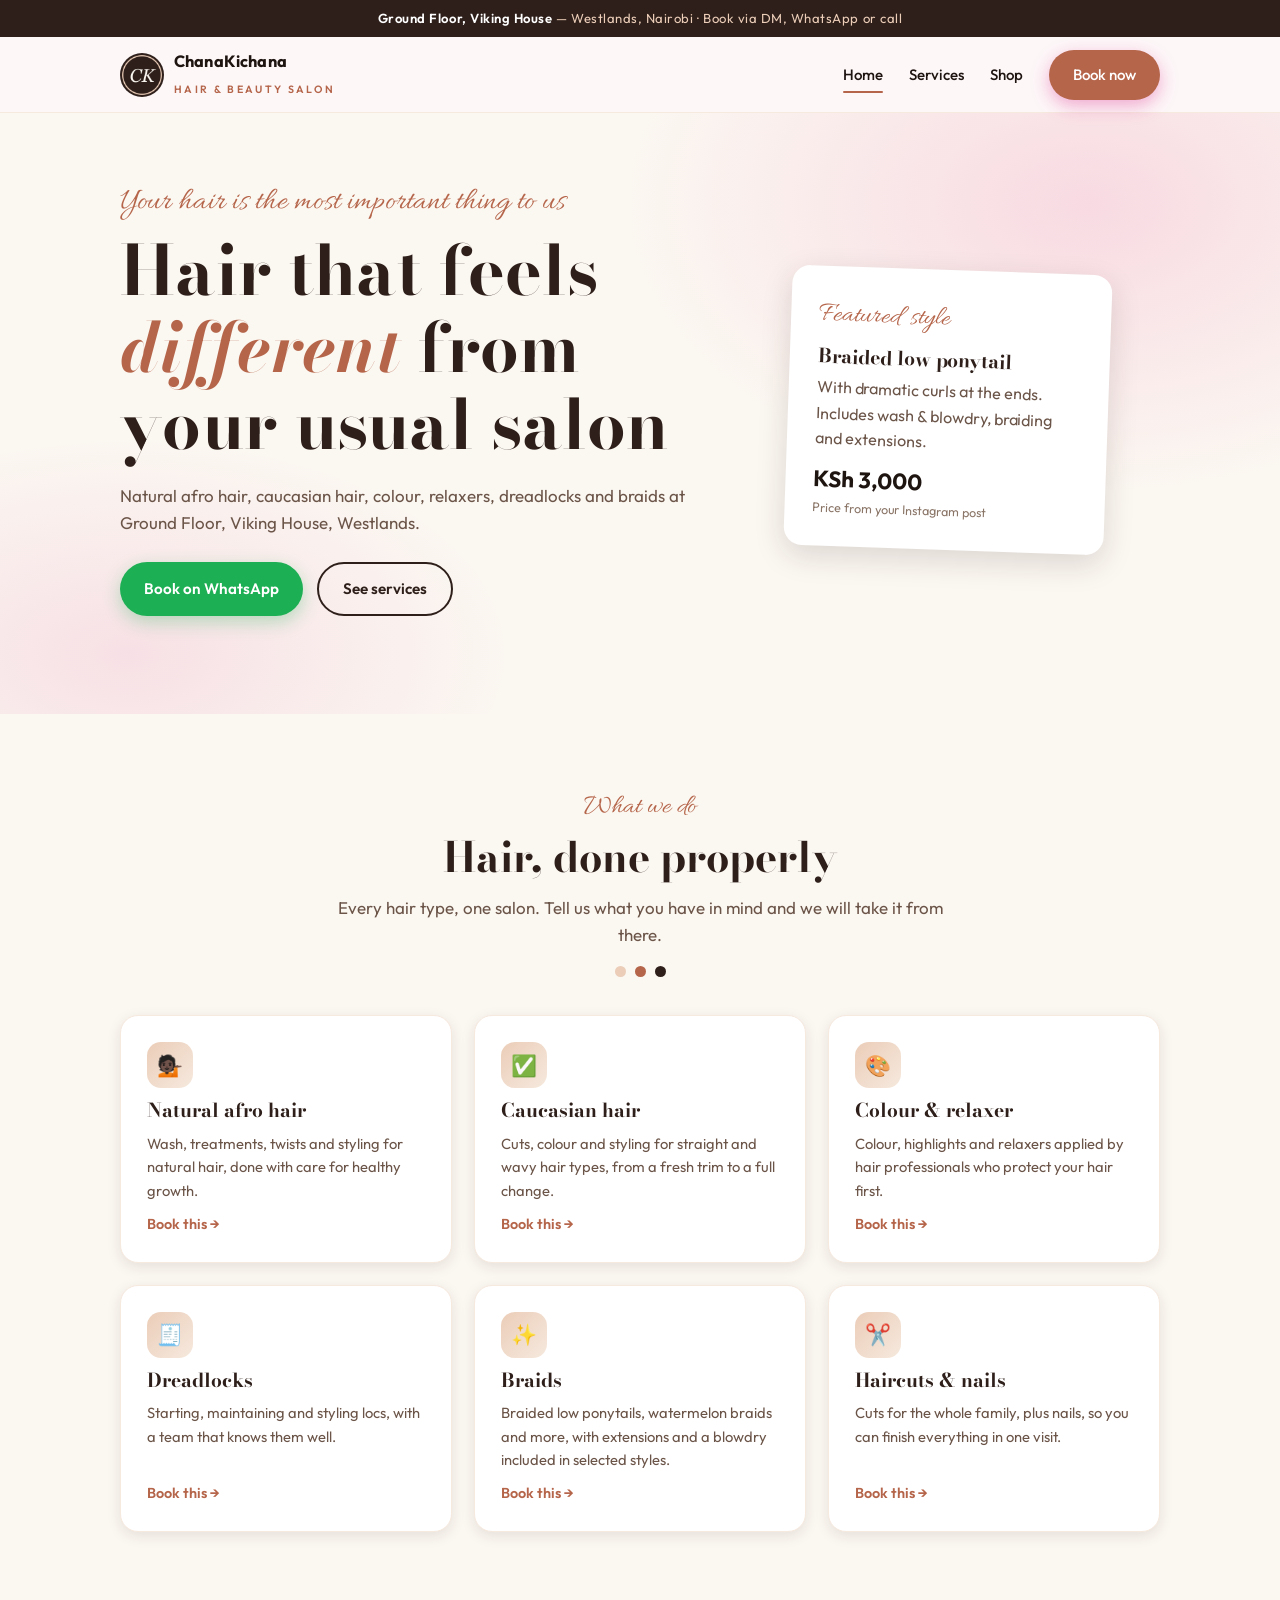
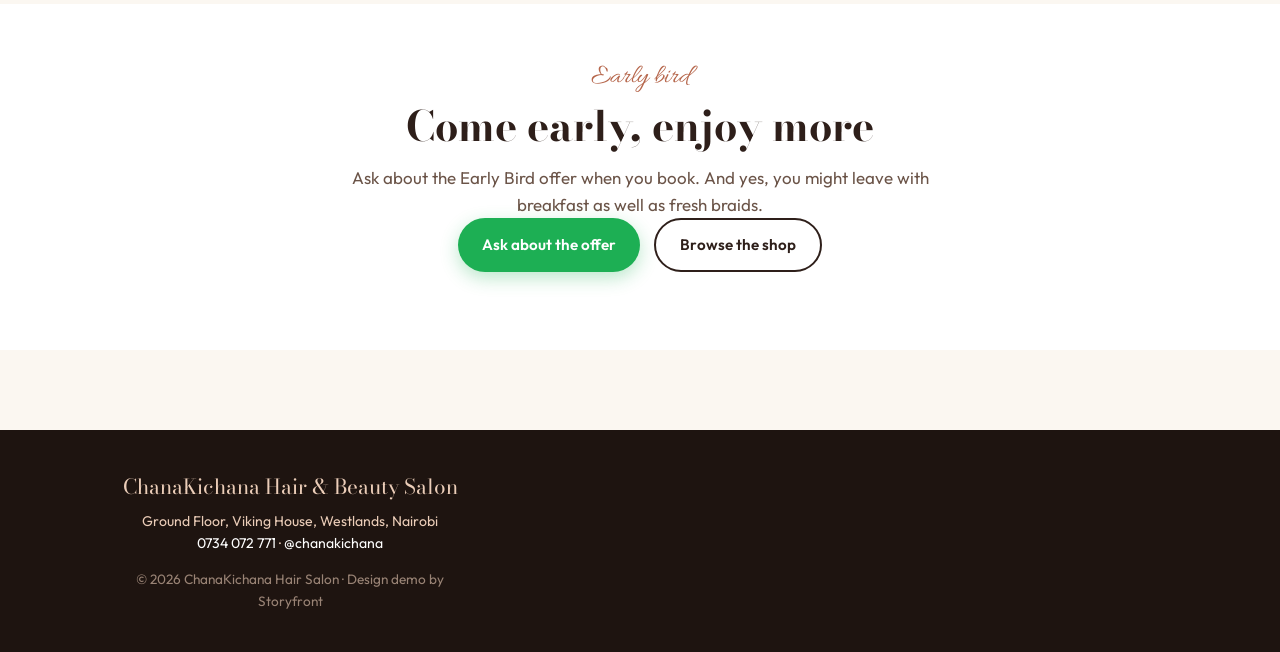
==== index.html @ 7741334e "ChanaKichana Hair Salon: free preview build (Urban Glam House base) Co-Authored-By: Claude Sonnet 5." ====
<!DOCTYPE html>
<html lang="en">
<head>
<meta charset="UTF-8">
<meta name="viewport" content="width=device-width, initial-scale=1.0">
<title>ChanaKichana Hair &amp; Beauty Salon | Westlands, Nairobi</title>
<meta name="description" content="Natural afro and caucasian hair, colour, relaxers, dreadlocks, braids and haircuts at Viking House, Westlands. Book via DM, WhatsApp or call.">
<link rel="icon" type="image/png" sizes="32x32" href="assets/img/favicon-32.png">
<link rel="icon" type="image/png" sizes="64x64" href="assets/img/favicon-64.png">
<link rel="apple-touch-icon" href="assets/img/favicon-180.png">
<link rel="preconnect" href="https://fonts.googleapis.com">
<link rel="preconnect" href="https://fonts.gstatic.com" crossorigin>
<link href="https://fonts.googleapis.com/css2?family=Bodoni+Moda:ital,wght@0,600;0,700;1,600&family=Outfit:wght@400;500;600;700&family=Allura&display=swap" rel="stylesheet">
<link rel="stylesheet" href="assets/css/style.css">
</head>
<body>
<div class="announce"><strong>Ground Floor, Viking House</strong> &mdash; Westlands, Nairobi &middot; Book via DM, WhatsApp or call</div>
<header class="site-header">
  <div class="header-in">
    <a class="brand" href="index.html">
      <img src="assets/img/logo-mark.png" alt="ChanaKichana logo">
      <span>
        <span class="brand-name">ChanaKichana</span><br>
        <span class="brand-sub">Hair &amp; Beauty Salon</span>
      </span>
    </a>
    <nav class="nav" id="nav">
      <button class="nav-close" aria-label="Close menu">&times;</button>
      <a href="index.html" class="active">Home</a>
      <a href="services.html">Services</a>
      <a href="shop.html">Shop</a>
      <a href="book.html" class="btn btn-magenta">Book now</a>
    </nav>
    <button class="nav-toggle" aria-label="Open menu"><span></span><span></span><span></span></button>
  </div>
</header>
<section class="hero">
  <div class="hero-in">
    <div class="hero-copy">
      <span class="eyebrow">Your hair is the most important thing to us</span>
      <h1>Hair that feels <em>different</em> from your usual salon</h1>
      <p class="lead">Natural afro hair, caucasian hair, colour, relaxers, dreadlocks and braids at Ground Floor, Viking House, Westlands.</p>
      <div class="hero-ctas">
        <a class="btn btn-wa" href="https://wa.me/254734072771?text=Hello%20ChanaKichana%20Hair%20Salon!%20I%27d%20like%20to%20book%20an%20appointment." target="_blank" rel="noopener">Book on WhatsApp</a>
        <a class="btn btn-ghost" href="services.html">See services</a>
      </div>
    </div>
    <div class="polaroids" aria-hidden="false" style="display:grid;place-items:center">
      <div style="background:#fff;border-radius:18px;padding:28px;max-width:320px;box-shadow:0 10px 30px rgba(46,31,26,.15);transform:rotate(2deg)">
        <span class="eyebrow">Featured style</span>
        <h3 style="font-family:var(--font-display);margin:8px 0">Braided low ponytail</h3>
        <p style="color:#6B5448">With dramatic curls at the ends. Includes wash &amp; blowdry, braiding and extensions.</p>
        <p style="font-size:1.4rem;font-weight:700;margin-top:10px">KSh 3,000</p>
        <p style="font-size:.78rem;color:#8a7567">Price from your Instagram post</p>
      </div>
    </div>
  </div>
</section>

<section class="section">
  <div class="wrap center reveal">
    <span class="eyebrow">What we do</span>
    <h2>Hair, done properly</h2>
    <p class="lead">Every hair type, one salon. Tell us what you have in mind and we will take it from there.</p>
    <div class="dots"><i></i><i></i><i></i></div>
  </div>
  <div class="wrap"><div class="cards"><div class="card reveal"><div class="ic">&#128129;&#127999;</div><h3>Natural afro hair</h3><p>Wash, treatments, twists and styling for natural hair, done with care for healthy growth.</p><a class="more" href="book.html">Book this &rarr;</a></div><div class="card reveal"><div class="ic">&#9989;</div><h3>Caucasian hair</h3><p>Cuts, colour and styling for straight and wavy hair types, from a fresh trim to a full change.</p><a class="more" href="book.html">Book this &rarr;</a></div><div class="card reveal"><div class="ic">&#127912;</div><h3>Colour &amp; relaxer</h3><p>Colour, highlights and relaxers applied by hair professionals who protect your hair first.</p><a class="more" href="book.html">Book this &rarr;</a></div><div class="card reveal"><div class="ic">&#129534;</div><h3>Dreadlocks</h3><p>Starting, maintaining and styling locs, with a team that knows them well.</p><a class="more" href="book.html">Book this &rarr;</a></div><div class="card reveal"><div class="ic">&#10024;</div><h3>Braids</h3><p>Braided low ponytails, watermelon braids and more, with extensions and a blowdry included in selected styles.</p><a class="more" href="book.html">Book this &rarr;</a></div><div class="card reveal"><div class="ic">&#9986;&#65039;</div><h3>Haircuts &amp; nails</h3><p>Cuts for the whole family, plus nails, so you can finish everything in one visit.</p><a class="more" href="book.html">Book this &rarr;</a></div></div></div>
</section>

<section class="section-tight" style="background:#fff">
  <div class="wrap center reveal">
    <span class="eyebrow">Early bird</span>
    <h2>Come early, enjoy more</h2>
    <p class="lead">Ask about the Early Bird offer when you book. And yes, you might leave with breakfast as well as fresh braids.</p>
    <div class="hero-ctas" style="justify-content:center"><a class="btn btn-wa" href="https://wa.me/254734072771?text=Hello%20ChanaKichana%20Hair%20Salon!%20I%27d%20like%20to%20book%20an%20appointment." target="_blank" rel="noopener">Ask about the offer</a><a class="btn btn-ghost" href="shop.html">Browse the shop</a></div>
  </div>
</section>
<footer class="site-footer" style="background:#1E1410;color:#EBCDB8;padding:40px 20px;text-align:center">
  <div class="wrap">
    <p style="font-family:var(--font-display);font-size:1.3rem;margin-bottom:6px">ChanaKichana Hair &amp; Beauty Salon</p>
    <p>Ground Floor, Viking House, Westlands, Nairobi</p>
    <p><a href="tel:+254734072771" style="color:#fff">0734 072 771</a> &middot; <a href="https://www.instagram.com/chanakichana/" target="_blank" rel="noopener" style="color:#fff">@chanakichana</a></p>
    <p style="opacity:.6;font-size:.85rem;margin-top:14px">&copy; <span id="yr">2026</span> ChanaKichana Hair Salon &middot; Design demo by Storyfront</p>
  </div>
</footer>
<script src="assets/js/main.js"></script>
</body>
</html>
---- assets/css/style.css ----
/* ============================================================
   URBAN GLAM HOUSE — demo site
   Brand tokens sampled from their own logo:
   Plum #2E1F1A · Magenta #E61B98 · Blush #EBCDB8
   Type: Bodoni Moda (display) · Outfit (body) · Allura (script accent)
   ============================================================ */

:root{
  --plum:#2E1F1A;
  --plum-ink:#1E1410;
  --magenta:#B5654A;
  --magenta-deep:#8F4A33;
  --blush:#EBCDB8;
  --blush-soft:#F6E9DE;
  --porcelain:#FBF7F1;
  --white:#FFFFFF;
  --wa:#1DAF54;
  --wa-deep:#168A42;
  --shadow:0 10px 30px rgba(46,31,26,.12);
  --shadow-sm:0 4px 14px rgba(46,31,26,.10);
  --radius:18px;
  --font-display:"Bodoni Moda", Georgia, serif;
  --font-body:"Outfit", -apple-system, "Segoe UI", sans-serif;
  --font-script:"Allura", cursive;
}

*{margin:0;padding:0;box-sizing:border-box}
html{scroll-behavior:smooth}
@media (prefers-reduced-motion: reduce){
  html{scroll-behavior:auto}
  *,*::before,*::after{animation:none!important;transition:none!important}
}

body{
  font-family:var(--font-body);
  background:var(--porcelain);
  color:var(--plum-ink);
  line-height:1.6;
  font-size:16px;
  -webkit-font-smoothing:antialiased;
}

img{max-width:100%;display:block}
a{color:var(--magenta);text-decoration:none}
a:focus-visible,button:focus-visible{outline:3px solid var(--magenta);outline-offset:2px;border-radius:6px}

.wrap{max-width:1080px;margin:0 auto;padding:0 20px}

/* ---------- announcement bar ---------- */
.announce{
  background:var(--plum);
  color:var(--blush);
  text-align:center;
  font-size:.82rem;
  letter-spacing:.04em;
  padding:8px 16px;
}
.announce strong{color:#fff;font-weight:600}

/* ---------- header ---------- */
.site-header{
  position:sticky;top:0;z-index:50;
  background:rgba(253,247,249,.92);
  backdrop-filter:blur(10px);
  border-bottom:1px solid var(--blush-soft);
}
.header-in{
  display:flex;align-items:center;justify-content:space-between;
  padding:12px 20px;max-width:1080px;margin:0 auto;gap:12px;
}
.brand{display:flex;align-items:center;gap:10px;color:var(--plum-ink)}
.brand img{width:44px;height:44px;border-radius:50%}
.brand-name{font-weight:700;font-size:1.02rem;letter-spacing:.01em;line-height:1.1}
.brand-sub{font-size:.66rem;letter-spacing:.22em;color:var(--magenta);font-weight:600;text-transform:uppercase}

.nav{display:flex;align-items:center;gap:26px}
.nav a{color:var(--plum-ink);font-weight:500;font-size:.94rem;position:relative}
.nav a.active::after,.nav a:hover::after{
  content:"";position:absolute;left:0;right:0;bottom:-6px;height:2px;
  background:var(--magenta);border-radius:2px;
}
.nav .btn{color:#fff}
.nav .btn::after{display:none}

.nav-toggle{
  display:none;background:none;border:0;cursor:pointer;padding:8px;
}
.nav-toggle span{display:block;width:24px;height:2.5px;background:var(--plum);margin:5px 0;border-radius:2px;transition:.25s}

@media (max-width:840px){
  .nav-toggle{display:block}
  .nav{
    position:fixed;inset:0;top:0;background:var(--porcelain);
    flex-direction:column;justify-content:center;gap:30px;
    transform:translateX(100%);transition:transform .28s ease;z-index:60;
  }
  .nav.open{transform:translateX(0)}
  .nav a{font-size:1.3rem}
  .nav-close{position:absolute;top:20px;right:20px;background:none;border:0;font-size:2rem;color:var(--plum);cursor:pointer}
}
@media (min-width:841px){.nav-close{display:none}}

/* ---------- buttons ---------- */
.btn{
  display:inline-flex;align-items:center;gap:9px;
  padding:13px 24px;border-radius:999px;
  font-weight:600;font-size:.95rem;font-family:var(--font-body);
  border:0;cursor:pointer;transition:transform .15s ease, box-shadow .15s ease, background .15s;
}
.btn:hover{transform:translateY(-2px)}
.btn-magenta{background:var(--magenta);color:#fff;box-shadow:0 6px 18px rgba(214,24,127,.35)}
.btn-magenta:hover{background:var(--magenta-deep)}
.btn-wa{background:var(--wa);color:#fff;box-shadow:0 6px 18px rgba(29,175,84,.3)}
.btn-wa:hover{background:var(--wa-deep)}
.btn-ghost{background:transparent;color:var(--plum);border:2px solid var(--plum)}
.btn-ghost:hover{background:var(--plum);color:#fff}
.btn-light{background:#fff;color:var(--plum);box-shadow:var(--shadow-sm)}
.btn svg{flex-shrink:0}

/* ---------- section scaffolding ---------- */
.section{padding:72px 0}
.section-tight{padding:52px 0}
.eyebrow{
  font-family:var(--font-script);
  color:var(--magenta);
  font-size:1.7rem;
  display:block;margin-bottom:4px;
}
h1,h2,h3{font-family:var(--font-display);color:var(--plum);font-weight:700;line-height:1.12}
h2{font-size:clamp(1.8rem,4vw,2.6rem);margin-bottom:14px}
h3{font-size:1.2rem}
.lead{font-size:1.06rem;color:#6B5448;max-width:640px}
.center{text-align:center}
.center .lead{margin:0 auto}

/* polish-dot divider — the recurring brand motif */
.dots{display:flex;gap:9px;justify-content:center;margin:18px auto}
.dots i{width:11px;height:11px;border-radius:50%;display:block}
.dots i:nth-child(1){background:var(--blush)}
.dots i:nth-child(2){background:var(--magenta)}
.dots i:nth-child(3){background:var(--plum)}

/* ---------- hero (magazine cover) ---------- */
.hero{
  background:
    radial-gradient(60% 80% at 85% 15%, rgba(246,195,214,.55), transparent 60%),
    radial-gradient(50% 60% at 10% 90%, rgba(214,24,127,.10), transparent 60%),
    var(--porcelain);
  overflow:hidden;
}
.hero-in{
  display:grid;grid-template-columns:1.15fr .85fr;gap:40px;align-items:center;
  padding:64px 20px 72px;max-width:1080px;margin:0 auto;
}
.hero-copy .eyebrow{font-size:2rem}
.hero h1{
  font-size:clamp(2.6rem,6.2vw,4.3rem);
  letter-spacing:.005em;
  margin-bottom:18px;
}
.hero h1 em{font-style:italic;color:var(--magenta)}
.hero .lead{margin-bottom:26px}
.hero-ctas{display:flex;gap:14px;flex-wrap:wrap;margin-bottom:26px}
.cover-lines{display:flex;gap:22px;flex-wrap:wrap}
.cover-line{font-size:.85rem;color:#6B5448}
.cover-line b{display:block;font-family:var(--font-display);font-size:1.35rem;color:var(--plum)}
.cover-line .stars{color:var(--magenta);letter-spacing:2px}

/* polaroid fan */
.polaroids{position:relative;height:380px}
.polaroid{
  position:absolute;background:#fff;padding:10px 10px 30px;
  box-shadow:var(--shadow);border-radius:8px;width:160px;
}
.polaroid img{width:140px;height:150px;object-fit:cover;border-radius:4px}
.polaroid figcaption{font-size:.72rem;text-align:center;color:#8a6b90;margin-top:8px;font-weight:500}
.polaroid.p1{top:14px;left:6%;transform:rotate(-7deg)}
.polaroid.p2{top:64px;left:36%;transform:rotate(3deg);z-index:2}
.polaroid.p3{top:140px;left:62%;transform:rotate(9deg)}
@media (max-width:840px){
  .hero-in{grid-template-columns:1fr;padding:44px 20px 56px}
  .polaroids{height:300px;max-width:420px;margin:0 auto;width:100%}
  .polaroid{width:132px}
  .polaroid img{width:112px;height:122px}
  .polaroid.p3{left:56%}
}

/* ---------- trust strip ---------- */
.trust{background:var(--plum);color:var(--blush-soft)}
.trust-in{
  display:grid;grid-template-columns:repeat(4,1fr);gap:18px;
  padding:30px 20px;max-width:1080px;margin:0 auto;text-align:center;
}
.trust b{display:block;font-family:var(--font-display);font-size:1.6rem;color:#fff}
.trust span{font-size:.82rem;letter-spacing:.05em}
@media (max-width:700px){.trust-in{grid-template-columns:repeat(2,1fr)}}

/* ---------- service cards ---------- */
.cards{display:grid;grid-template-columns:repeat(3,1fr);gap:22px;margin-top:38px}
@media (max-width:900px){.cards{grid-template-columns:repeat(2,1fr)}}
@media (max-width:560px){.cards{grid-template-columns:1fr}}
.card{
  background:#fff;border-radius:var(--radius);padding:26px;
  box-shadow:var(--shadow-sm);border:1px solid var(--blush-soft);
  display:flex;flex-direction:column;gap:10px;
  transition:transform .18s ease, box-shadow .18s ease;
}
.card:hover{transform:translateY(-4px);box-shadow:var(--shadow)}
.card .ic{
  width:46px;height:46px;border-radius:14px;display:grid;place-items:center;
  background:linear-gradient(135deg,var(--blush),var(--blush-soft));
  font-size:1.3rem;
}
.card h3{margin-top:2px}
.card p{font-size:.92rem;color:#6B5448;flex-grow:1}
.card .from{font-weight:700;color:var(--magenta);font-size:.95rem}
.card .from small{color:#8a7567;font-weight:500}
.card a.more{font-weight:600;font-size:.9rem}

/* ---------- gallery ---------- */
.gallery{display:grid;grid-template-columns:1.6fr 1fr;gap:18px;margin-top:38px}
.gallery .big img{width:100%;height:100%;object-fit:cover;border-radius:var(--radius)}
.gallery .stack{display:grid;gap:18px}
.gallery .stack .row{display:grid;grid-template-columns:1fr 1fr;gap:18px}
.gallery .tile{
  background:#fff;border-radius:14px;padding:8px;box-shadow:var(--shadow-sm);
}
.gallery .tile img{width:100%;height:130px;object-fit:cover;border-radius:9px}
.gallery .tile figcaption{font-size:.74rem;color:#8a6b90;text-align:center;padding:6px 0 2px}
.gallery .note{
  background:linear-gradient(135deg,var(--plum),#6B3573);
  color:#fff;border-radius:14px;padding:20px;display:flex;flex-direction:column;justify-content:center;gap:6px;
}
.gallery .note b{font-family:var(--font-display);font-size:1.15rem}
.gallery .note span{font-size:.85rem;color:var(--blush)}
@media (max-width:760px){.gallery{grid-template-columns:1fr}}

/* ---------- reviews ---------- */
.reviews{display:grid;grid-template-columns:repeat(3,1fr);gap:22px;margin-top:38px}
@media (max-width:820px){.reviews{grid-template-columns:1fr}}
.review{
  background:#fff;border-radius:var(--radius);padding:26px;box-shadow:var(--shadow-sm);
  border-top:4px solid var(--magenta);
}
.review .stars{color:var(--magenta);letter-spacing:3px;margin-bottom:10px;font-size:.95rem}
.review p{font-size:.95rem;color:#4a3350;font-style:italic}
.review footer{margin-top:14px;font-size:.82rem;font-weight:600;color:var(--plum)}
.review footer span{display:block;font-weight:400;color:#8a7567}

/* ---------- shop teaser & product grid ---------- */
.products{display:grid;grid-template-columns:repeat(3,1fr);gap:22px;margin-top:38px}
@media (max-width:900px){.products{grid-template-columns:repeat(2,1fr)}}
@media (max-width:560px){.products{grid-template-columns:1fr}}
.product{
  background:#fff;border-radius:var(--radius);overflow:hidden;
  box-shadow:var(--shadow-sm);border:1px solid var(--blush-soft);
  display:flex;flex-direction:column;
}
.product .ph{
  height:120px;display:grid;place-items:center;font-size:2.4rem;
  background:linear-gradient(135deg,var(--blush-soft),var(--blush));
}
.product .pd{padding:20px;display:flex;flex-direction:column;gap:8px;flex-grow:1}
.product h3{font-size:1.05rem}
.product p{font-size:.88rem;color:#6B5448;flex-grow:1}
.product .price{font-weight:700;color:var(--magenta)}
.product .price small{color:#8a7567;font-weight:500}
.product .btn{justify-content:center}

/* ---------- banner (home service) ---------- */
.banner{
  background:linear-gradient(120deg,var(--plum) 0%,#7A2E6B 60%,var(--magenta) 130%);
  border-radius:calc(var(--radius) + 6px);
  color:#fff;padding:44px 36px;
  display:flex;align-items:center;justify-content:space-between;gap:26px;flex-wrap:wrap;
  box-shadow:var(--shadow);
}
.banner h2{color:#fff;margin-bottom:6px}
.banner .eyebrow{color:var(--blush)}
.banner p{color:var(--blush-soft);max-width:480px}

/* ---------- visit ---------- */
.visit{display:grid;grid-template-columns:1fr 1fr;gap:34px;align-items:center;margin-top:38px}
@media (max-width:820px){.visit{grid-template-columns:1fr}}
.map-card{border-radius:var(--radius);overflow:hidden;box-shadow:var(--shadow);position:relative;display:block}
.map-card img{width:100%}
.map-card span{
  position:absolute;bottom:12px;left:12px;background:var(--plum);color:#fff;
  font-size:.8rem;font-weight:600;padding:8px 14px;border-radius:999px;
}
.visit-info h2{margin-bottom:8px}
.info-rows{display:grid;gap:14px;margin:22px 0}
.info-row{display:flex;gap:14px;align-items:flex-start}
.info-row .ic{
  width:40px;height:40px;border-radius:12px;background:var(--blush-soft);
  display:grid;place-items:center;flex-shrink:0;font-size:1.05rem;
}
.info-row b{display:block;font-size:.95rem;color:var(--plum)}
.info-row span{font-size:.88rem;color:#6B5448}

/* ---------- menu (services page) ---------- */
.demo-note{
  background:var(--blush-soft);border:1px dashed var(--magenta);
  color:var(--plum);font-size:.85rem;border-radius:12px;
  padding:10px 16px;text-align:center;margin:22px auto 0;max-width:620px;
}
.menu-group{margin-top:46px}
.menu-group header{display:flex;align-items:baseline;justify-content:space-between;gap:14px;flex-wrap:wrap;border-bottom:2px solid var(--blush);padding-bottom:10px;margin-bottom:8px}
.menu-group header h2{margin-bottom:0;font-size:1.6rem}
.menu-group header .gwa{font-size:.88rem;font-weight:600}
.menu-item{
  display:flex;justify-content:space-between;gap:18px;align-items:baseline;
  padding:14px 4px;border-bottom:1px solid var(--blush-soft);
}
.menu-item .mi-name b{display:block;color:var(--plum);font-size:1rem;font-weight:600}
.menu-item .mi-name span{font-size:.85rem;color:#8a6b90}
.menu-item .mi-price{font-family:var(--font-display);font-weight:700;color:var(--magenta);white-space:nowrap;font-size:1.05rem}

/* ---------- about ---------- */
.split{display:grid;grid-template-columns:1fr 1fr;gap:40px;align-items:center}
@media (max-width:820px){.split{grid-template-columns:1fr}}
.split img{border-radius:var(--radius);box-shadow:var(--shadow)}
.mv{display:grid;grid-template-columns:1fr 1fr;gap:22px;margin-top:38px}
@media (max-width:700px){.mv{grid-template-columns:1fr}}
.mv .card b{font-family:var(--font-display);font-size:1.2rem;color:var(--plum)}
.programs{display:grid;grid-template-columns:repeat(3,1fr);gap:22px;margin-top:38px}
@media (max-width:860px){.programs{grid-template-columns:1fr}}
.tag{
  display:inline-block;background:var(--blush-soft);color:var(--magenta);
  font-size:.7rem;font-weight:700;letter-spacing:.08em;text-transform:uppercase;
  padding:4px 10px;border-radius:999px;
}

/* ---------- booking form ---------- */
.book-grid{display:grid;grid-template-columns:1.1fr .9fr;gap:40px;margin-top:38px;align-items:start}
@media (max-width:860px){.book-grid{grid-template-columns:1fr}}
.form-card{background:#fff;border-radius:var(--radius);padding:32px;box-shadow:var(--shadow)}
.form-card label{display:block;font-weight:600;font-size:.9rem;color:var(--plum);margin:18px 0 6px}
.form-card label:first-of-type{margin-top:0}
.form-card input,.form-card select,.form-card textarea{
  width:100%;padding:13px 15px;border-radius:12px;border:1.5px solid var(--blush);
  font-family:var(--font-body);font-size:.95rem;background:var(--porcelain);color:var(--plum-ink);
}
.form-card input:focus,.form-card select:focus,.form-card textarea:focus{
  outline:none;border-color:var(--magenta);box-shadow:0 0 0 3px rgba(214,24,127,.15);
}
.form-card .btn{width:100%;justify-content:center;margin-top:24px}
.form-hint{font-size:.8rem;color:#8a6b90;margin-top:12px;text-align:center}

/* ---------- footer ---------- */
.site-footer{background:var(--plum-ink);color:#D9C3DE;margin-top:80px}
.footer-in{
  max-width:1080px;margin:0 auto;padding:52px 20px 30px;
  display:grid;grid-template-columns:1.4fr 1fr 1fr;gap:36px;
}
@media (max-width:760px){.footer-in{grid-template-columns:1fr}}
.site-footer .brand{color:#fff}
.site-footer .brand-sub{color:var(--blush)}
.f-script{font-family:var(--font-script);color:var(--blush);font-size:1.6rem;margin:10px 0 4px}
.site-footer p{font-size:.88rem;max-width:340px}
.site-footer h4{color:#fff;font-size:.85rem;letter-spacing:.14em;text-transform:uppercase;margin-bottom:14px}
.site-footer ul{list-style:none;display:grid;gap:9px}
.site-footer ul a{color:#D9C3DE;font-size:.92rem}
.site-footer ul a:hover{color:#fff}
.copyright{
  border-top:1px solid rgba(246,195,214,.18);text-align:center;
  font-size:.78rem;padding:18px;color:#B995C0;
}

/* ---------- floating WhatsApp ---------- */
.wa-float{
  position:fixed;right:18px;bottom:18px;z-index:40;
  width:58px;height:58px;border-radius:50%;
  background:var(--wa);display:grid;place-items:center;
  box-shadow:0 8px 24px rgba(22,138,66,.45);
  transition:transform .15s;
}
.wa-float:hover{transform:scale(1.08)}

/* ---------- reveal ---------- */
.reveal{opacity:0;transform:translateY(22px);transition:opacity .6s ease,transform .6s ease}
.reveal.in{opacity:1;transform:none}
@media (prefers-reduced-motion:reduce){.reveal{opacity:1;transform:none}}
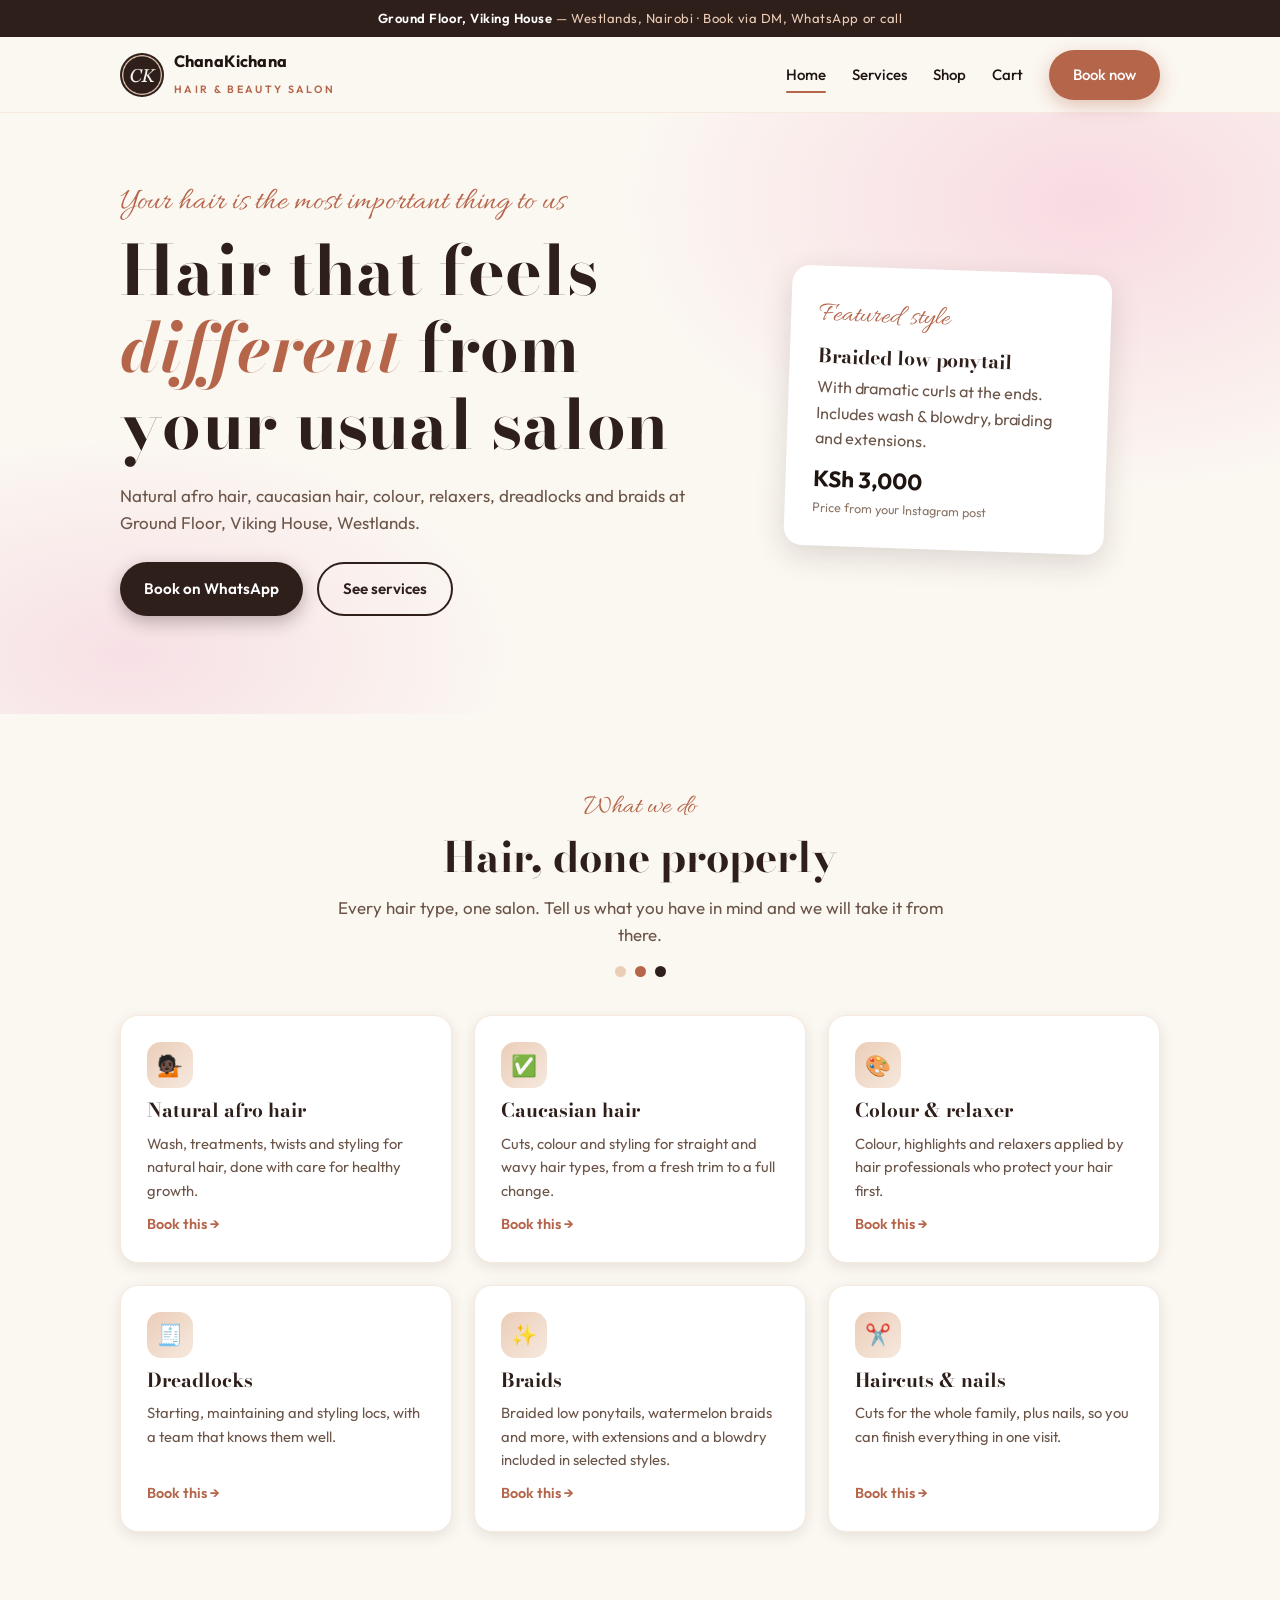
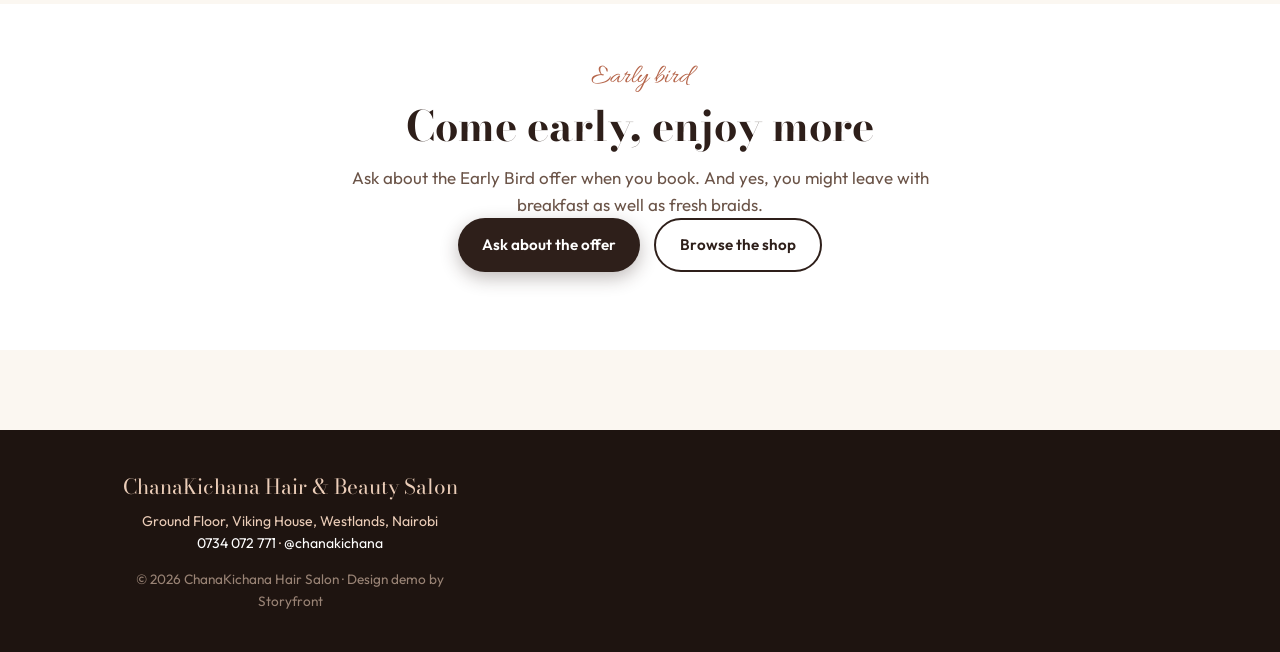
==== commit 5a6137e0: "Fix mobile menu, add Cart link to coming-soon, brand-colour WhatsApp buttons Co-Authored-By: Claude " ====
--- a/index.html
+++ b/index.html
@@ -29,6 +29,7 @@
       <a href="index.html" class="active">Home</a>
       <a href="services.html">Services</a>
       <a href="shop.html">Shop</a>
+      <a href="coming-soon.html" class="nav-cart">Cart</a>
       <a href="book.html" class="btn btn-magenta">Book now</a>
     </nav>
     <button class="nav-toggle" aria-label="Open menu"><span></span><span></span><span></span></button>
--- a/assets/css/style.css
+++ b/assets/css/style.css
@@ -14,8 +14,8 @@
   --blush-soft:#F6E9DE;
   --porcelain:#FBF7F1;
   --white:#FFFFFF;
-  --wa:#1DAF54;
-  --wa-deep:#168A42;
+  --wa:#2E1F1A;
+  --wa-deep:#B5654A;
   --shadow:0 10px 30px rgba(46,31,26,.12);
   --shadow-sm:0 4px 14px rgba(46,31,26,.10);
   --radius:18px;
@@ -60,7 +60,7 @@
 /* ---------- header ---------- */
 .site-header{
   position:sticky;top:0;z-index:50;
-  background:rgba(253,247,249,.92);
+  background:rgba(251,247,241,.97);
   backdrop-filter:blur(10px);
   border-bottom:1px solid var(--blush-soft);
 }
@@ -88,13 +88,15 @@
 .nav-toggle span{display:block;width:24px;height:2.5px;background:var(--plum);margin:5px 0;border-radius:2px;transition:.25s}
 
 @media (max-width:840px){
-  .nav-toggle{display:block}
+  .site-header{backdrop-filter:none;-webkit-backdrop-filter:none}
+  .nav-toggle{display:block;position:relative;z-index:70}
   .nav{
     position:fixed;inset:0;top:0;background:var(--porcelain);
     flex-direction:column;justify-content:center;gap:30px;
-    transform:translateX(100%);transition:transform .28s ease;z-index:60;
+    transform:translateX(100%);visibility:hidden;transition:transform .28s ease,visibility 0s .28s;z-index:60;overflow-y:auto;
   }
-  .nav.open{transform:translateX(0)}
+  .nav.open{transform:translateX(0);visibility:visible;transition:transform .28s ease}
+  body.menu-open{overflow:hidden}
   .nav a{font-size:1.3rem}
   .nav-close{position:absolute;top:20px;right:20px;background:none;border:0;font-size:2rem;color:var(--plum);cursor:pointer}
 }
@@ -108,9 +110,9 @@
   border:0;cursor:pointer;transition:transform .15s ease, box-shadow .15s ease, background .15s;
 }
 .btn:hover{transform:translateY(-2px)}
-.btn-magenta{background:var(--magenta);color:#fff;box-shadow:0 6px 18px rgba(214,24,127,.35)}
+.btn-magenta{background:var(--magenta);color:#fff;box-shadow:0 6px 18px rgba(181,101,74,.35)}
 .btn-magenta:hover{background:var(--magenta-deep)}
-.btn-wa{background:var(--wa);color:#fff;box-shadow:0 6px 18px rgba(29,175,84,.3)}
+.btn-wa{background:var(--wa);color:#fff;box-shadow:0 6px 18px rgba(46,31,26,.3)}
 .btn-wa:hover{background:var(--wa-deep)}
 .btn-ghost{background:transparent;color:var(--plum);border:2px solid var(--plum)}
 .btn-ghost:hover{background:var(--plum);color:#fff}
@@ -381,3 +383,7 @@
 .reveal{opacity:0;transform:translateY(22px);transition:opacity .6s ease,transform .6s ease}
 .reveal.in{opacity:1;transform:none}
 @media (prefers-reduced-motion:reduce){.reveal{opacity:1;transform:none}}
+
+.btn-wa:hover{color:#fff}
+.nav-cart{white-space:nowrap}
+body.menu-open .nav-toggle{visibility:hidden}
